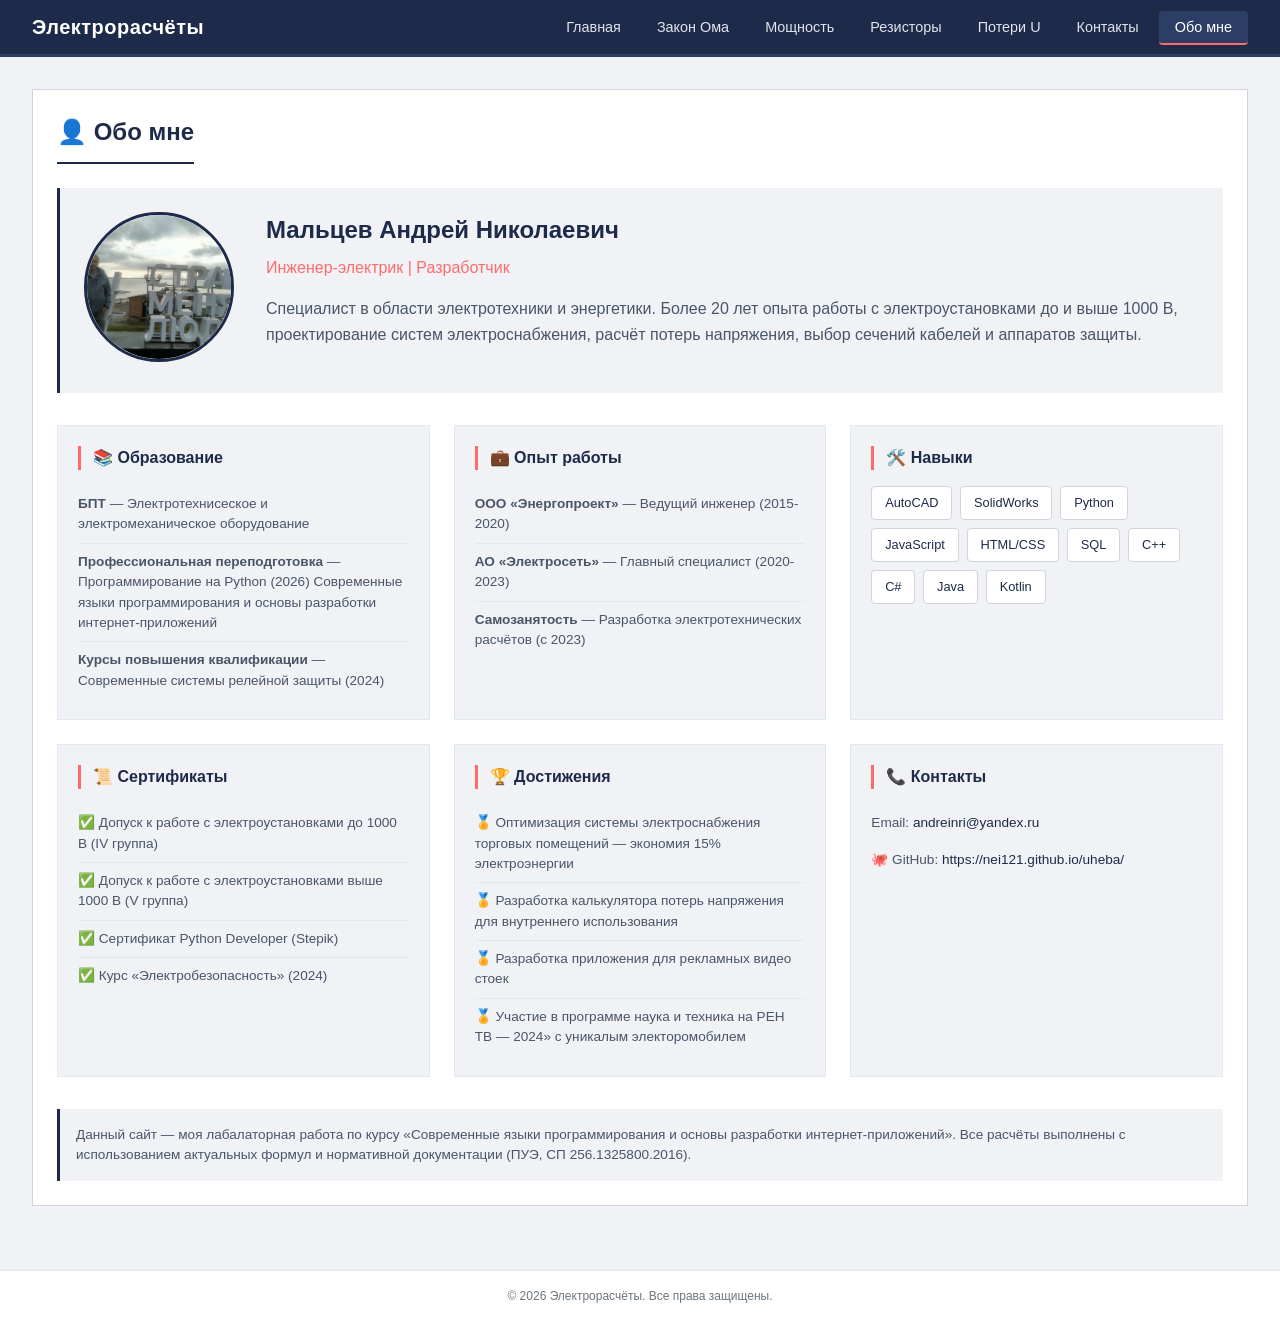
==== about.html @ 4afb54b3 "Add files via upload" ====
<!DOCTYPE html>
<html lang="ru">
<head>
    <meta charset="UTF-8">
    <meta name="viewport" content="width=device-width, initial-scale=1.0">
    <title>Обо мне </title>
    <link rel="stylesheet" href="style.css">
</head>
<body>
    <header>
        <nav>
            <div class="logo">Электрорасчёты</div>
            <ul class="nav-links">
                <li><a href="index.html">Главная</a></li>
                <li><a href="ohm.html">Закон Ома</a></li>
                <li><a href="power.html">Мощность</a></li>
                <li><a href="resistor.html">Резисторы</a></li>
                <li><a href="voltage-loss.html">Потери U</a></li>
                
                <li><a href="contact.html">Контакты</a></li>
                <li><a href="about.html" class="active">Обо мне</a></li>
            </ul>
        </nav>
    </header>

    <main>
        <section class="about-section">
            <h1>👤 Обо мне</h1>
            
            <div class="about-card">
                 <div class="about-avatar">
                    <!-- ВСТАВЬТЕ ВАШЕ ИЗОБРАЖЕНИЕ -->
                    <img src="avatar.jpg" alt="Фото профиля" class="avatar-img" onerror="this.src='https://via.placeholder.com/150x150?text=Фото'">
                </div>
                
                <div class="about-info">
                    <h2>Мальцев Андрей Николаевич</h2>
                    <p class="position">Инженер-электрик | Разработчик</p>
                    <p class="description">
                        Специалист в области электротехники и энергетики. 
                        Более 20 лет опыта работы с электроустановками до и выше 1000 В, 
                        проектирование систем электроснабжения, расчёт потерь напряжения, 
                        выбор сечений кабелей и аппаратов защиты.
                    </p>
                </div>
            </div>

            <div class="about-details">
                <div class="detail-card">
                    <h3>📚 Образование</h3>
                    <ul>
                        <li><strong>БПТ</strong> — Электротехнисеское и электромеханическое оборудование</li>
                        <li><strong>Профессиональная переподготовка</strong> — Программирование на Python (2026) Современные языки программирования и основы разработки интернет-приложений </li>
                        <li><strong>Курсы повышения квалификации</strong> — Современные системы релейной защиты (2024)</li>
                    </ul>
                </div>

                <div class="detail-card">
                    <h3>💼 Опыт работы</h3>
                    <ul>
                        <li><strong>ООО «Энергопроект»</strong> — Ведущий инженер (2015-2020)</li>
                        <li><strong>АО «Электросеть»</strong> — Главный специалист (2020-2023)</li>
                        <li><strong>Самозанятость</strong> — Разработка электротехнических расчётов (с 2023)</li>
                    </ul>
                </div>

                <div class="detail-card">
                    <h3>🛠️ Навыки</h3>
                    <div class="skills">
                        <span class="skill-tag">AutoCAD</span>
                        <span class="skill-tag">SolidWorks</span>
                        <span class="skill-tag">Python</span>
                        <span class="skill-tag">JavaScript</span>
                        <span class="skill-tag">HTML/CSS</span>
                        <span class="skill-tag">SQL</span>
                        <span class="skill-tag">С++ </span>
                        <span class="skill-tag">С#</span>
                        <span class="skill-tag">Java</span>
                        <span class="skill-tag">Kotlin</span>

                    </div>
                </div>

                <div class="detail-card">
                    <h3>📜 Сертификаты</h3>
                    <ul>
                        <li>✅ Допуск к работе с электроустановками до 1000 В (IV группа)</li>
                        <li>✅ Допуск к работе с электроустановками выше 1000 В (V группа)</li>
                        <li>✅ Сертификат Python Developer (Stepik)</li>
                        <li>✅ Курс «Электробезопасность» (2024)</li>
                    </ul>
                </div>

                <div class="detail-card">
                    <h3>🏆 Достижения</h3>
                    <ul>
                        <li>🏅 Оптимизация системы электроснабжения торговых помещений — экономия 15% электроэнергии</li>
                        <li>🏅 Разработка калькулятора потерь напряжения для внутреннего использования</li>
                          <li>🏅 Разработка приложения для рекламных видео стоек</li>
                        <li>🏅 Участие в программе наука и техника на РЕН ТВ — 2024» с уникалым электоромобилем  </li>
                    </ul>
                </div>

                <div class="detail-card">
                    <h3>📞 Контакты</h3>
                    <ul class="contact-links">
                        <li> Email: <a href="mailto:andreinri@yandex.ru">andreinri@yandex.ru</a></li>
                
                        <li>🐙 GitHub: <a href="#">https://nei121.github.io/uheba/</a></li>
                    </ul>
                </div>
            </div>

            <div class="about-note">
                <p> Данный сайт — моя лабалаторная работа по курсу «Современные языки программирования и основы разработки интернет-приложений». 
                Все расчёты выполнены с использованием актуальных формул и нормативной документации 
                (ПУЭ, СП 256.1325800.2016).</p>
            </div>
        </section>
    </main>

    <footer>
        <p>© 2026 Электрорасчёты. Все права защищены.</p>
    </footer>

    <script src="script.js"></script>
</body>
</html>
---- style.css ----
* {
    margin: 0;
    padding: 0;
    box-sizing: border-box;
}

body {
    font-family: 'Segoe UI', 'Roboto', 'Arial', sans-serif;
    background: #f0f2f5;
    color: #1a1a2e;
    line-height: 1.5;
}

/* ===== HEADER & NAVIGATION ===== */
header {
    background: #1e2a4a;
    border-bottom: 3px solid #2c3e66;
    position: sticky;
    top: 0;
    z-index: 100;
}

nav {
    max-width: 1280px;
    margin: 0 auto;
    padding: 0.75rem 2rem;
    display: flex;
    justify-content: space-between;
    align-items: center;
    flex-wrap: wrap;
    gap: 1rem;
}

.logo {
    font-size: 1.25rem;
    font-weight: 600;
    color: #ffffff;
    letter-spacing: 0.5px;
}

.nav-links {
    display: flex;
    list-style: none;
    gap: 0.25rem;
    flex-wrap: wrap;
}

.nav-links a {
    color: #e0e4ec;
    text-decoration: none;
    padding: 0.5rem 1rem;
    font-size: 0.9rem;
    font-weight: 500;
    transition: none;
    border-radius: 4px;
}

.nav-links a:hover {
    background: #2c3e66;
    color: #ffffff;
}

.nav-links a.active {
    background: #2c3e66;
    color: #ffffff;
    border-bottom: 2px solid #ff6b6b;
}

/* ===== MAIN ===== */
main {
    max-width: 1280px;
    margin: 0 auto;
    padding: 2rem;
    min-height: calc(100vh - 140px);
}

/* ===== HERO SECTION ===== */
.hero {
    background: #ffffff;
    padding: 2rem;
    margin-bottom: 2rem;
    border: 1px solid #d0d5dd;
    box-shadow: none;
}

.hero h1 {
    font-size: 1.75rem;
    font-weight: 600;
    margin-bottom: 0.75rem;
    color: #1e2a4a;
}

.hero p {
    font-size: 1rem;
    color: #4a5568;
}

/* ===== CARDS ===== */
.cards {
    display: grid;
    grid-template-columns: repeat(auto-fit, minmax(280px, 1fr));
    gap: 1.5rem;
}

.card {
    background: #ffffff;
    border: 1px solid #d0d5dd;
    padding: 1.5rem;
    transition: none;
}

.card:hover {
    border-color: #1e2a4a;
}

.card h2 {
    font-size: 1.25rem;
    font-weight: 600;
    margin-bottom: 0.75rem;
    color: #1e2a4a;
}

.card p {
    margin-bottom: 1.25rem;
    color: #4a5568;
    font-size: 0.9rem;
}

.btn {
    display: inline-block;
    background: #1e2a4a;
    color: #ffffff;
    padding: 0.6rem 1.25rem;
    text-decoration: none;
    font-size: 0.85rem;
    font-weight: 500;
    border: none;
    cursor: pointer;
}

.btn:hover {
    background: #2c3e66;
}

/* ===== CALCULATOR SECTION ===== */
.calculator-section,
.contact-section {
    background: #ffffff;
    border: 1px solid #d0d5dd;
    padding: 1.5rem;
}

.calculator-section h1,
.contact-section h1 {
    font-size: 1.5rem;
    font-weight: 600;
    margin-bottom: 0.5rem;
    color: #1e2a4a;
    border-bottom: 2px solid #1e2a4a;
    padding-bottom: 0.75rem;
    display: inline-block;
}

.formula {
    font-family: 'Courier New', monospace;
    font-size: 1.1rem;
    background: #f0f2f5;
    padding: 0.5rem 1rem;
    margin: 1rem 0;
    border-left: 3px solid #1e2a4a;
    color: #1a1a2e;
}

.calculator-card {
    background: #ffffff;
    border: 1px solid #d0d5dd;
    padding: 1.5rem;
    margin-top: 1rem;
}

.calculator-card h3 {
    font-size: 1.1rem;
    font-weight: 600;
    margin-bottom: 1rem;
    color: #1e2a4a;
}

/* ===== FORM ELEMENTS ===== */
label {
    display: block;
    margin: 0.75rem 0 0.25rem;
    font-size: 0.85rem;
    font-weight: 500;
    color: #1e2a4a;
}

input, select, textarea {
    width: 100%;
    padding: 0.6rem;
    border: 1px solid #cbd5e1;
    background: #ffffff;
    color: #1a1a2e;
    font-size: 0.9rem;
    font-family: inherit;
}

input:focus, select:focus, textarea:focus {
    outline: none;
    border-color: #1e2a4a;
}

input[readonly] {
    background: #f0f2f5;
    border-color: #e2e8f0;
}

button {
    cursor: pointer;
}

.btn-calc {
    background: #1e2a4a;
    color: #ffffff;
    border: none;
    padding: 0.7rem 1.5rem;
    font-size: 0.9rem;
    font-weight: 500;
    width: 100%;
    margin-top: 1rem;
}

.btn-calc:hover {
    background: #2c3e66;
}

.result {
    margin-top: 1rem;
    padding: 0.75rem;
    background: #f0f2f5;
    font-size: 1rem;
    font-weight: 500;
    color: #1e2a4a;
    text-align: center;
    border-left: 3px solid #1e2a4a;
}

/* ===== CALCULATOR TYPE BUTTONS ===== */
.calc-type,
.formula-select {
    display: flex;
    gap: 0.5rem;
    justify-content: flex-start;
    margin-bottom: 1.5rem;
    flex-wrap: wrap;
    border-bottom: 1px solid #e2e8f0;
    padding-bottom: 1rem;
}

.calc-btn,
.formula-btn {
    background: #f0f2f5;
    border: 1px solid #cbd5e1;
    padding: 0.5rem 1rem;
    font-size: 0.85rem;
    color: #1e2a4a;
    cursor: pointer;
    font-weight: 500;
}

.calc-btn.active,
.formula-btn.active {
    background: #1e2a4a;
    border-color: #1e2a4a;
    color: #ffffff;
}

.calc-btn:hover,
.formula-btn:hover {
    background: #e2e8f0;
}

.hidden {
    display: none;
}

/* ===== RESISTOR BANDS ===== */
.resistor-bands {
    display: grid;
    grid-template-columns: repeat(2, 1fr);
    gap: 1rem;
    margin-bottom: 1rem;
}

.band-select {
    text-align: left;
}

/* ===== CONTACT SECTION ===== */
.contact-cards {
    display: grid;
    grid-template-columns: repeat(auto-fit, minmax(200px, 1fr));
    gap: 1rem;
    margin-bottom: 1.5rem;
}

.contact-card {
    background: #f0f2f5;
    padding: 1rem;
    border: 1px solid #e2e8f0;
}

.contact-card h3 {
    font-size: 0.9rem;
    font-weight: 600;
    margin-bottom: 0.5rem;
    color: #1e2a4a;
}

.contact-card p {
    font-size: 0.85rem;
    color: #4a5568;
}

.feedback-form {
    background: #f0f2f5;
    padding: 1.5rem;
    border: 1px solid #e2e8f0;
}

.feedback-form h3 {
    font-size: 1rem;
    font-weight: 600;
    margin-bottom: 1rem;
    color: #1e2a4a;
}

/* ===== INFO NOTE ===== */
.info-note {
    margin-top: 1rem;
    padding: 0.75rem;
    background: #f0f2f5;
    border-left: 3px solid #1e2a4a;
}

.info-note h4 {
    font-size: 0.85rem;
    font-weight: 600;
    margin-bottom: 0.5rem;
    color: #1e2a4a;
}

.info-note p {
    font-size: 0.8rem;
    color: #4a5568;
    margin-bottom: 0.25rem;
}

/* ===== FOOTER ===== */
footer {
    text-align: center;
    padding: 1rem;
    background: #ffffff;
    border-top: 1px solid #e2e8f0;
    margin-top: 2rem;
    font-size: 0.75rem;
    color: #6c757d;
}

/* ===== RESPONSIVE ===== */
@media (max-width: 768px) {
    nav {
        flex-direction: column;
        text-align: center;
    }
    
    .nav-links {
        justify-content: center;
    }
    
    main {
        padding: 1rem;
    }
    
    .hero h1 {
        font-size: 1.4rem;
    }
    
    .cards {
        grid-template-columns: 1fr;
    }
    
    .resistor-bands {
        grid-template-columns: 1fr;
    }
    
    .calc-type,
    .formula-select {
        gap: 0.25rem;
    }
    
    .calc-btn,
    .formula-btn {
        padding: 0.4rem 0.75rem;
        font-size: 0.75rem;
    }
}
/* ===== СТРАНИЦА: ОБО МНЕ ===== */
.about-section {
    background: #ffffff;
    border: 1px solid #d0d5dd;
    padding: 1.5rem;
}

.about-section h1 {
    font-size: 1.5rem;
    font-weight: 600;
    margin-bottom: 1.5rem;
    color: #1e2a4a;
    border-bottom: 2px solid #1e2a4a;
    padding-bottom: 0.75rem;
    display: inline-block;
}

.about-card {
    display: flex;
    gap: 2rem;
    margin-bottom: 2rem;
    flex-wrap: wrap;
    background: #f0f2f5;
    padding: 1.5rem;
    border-left: 3px solid #1e2a4a;
}

.about-avatar {
    flex-shrink: 0;
}

.avatar-placeholder {
    width: 150px;
    height: 150px;
    background: #1e2a4a;
    border-radius: 50%;
    display: flex;
    align-items: center;
    justify-content: center;
    font-size: 4rem;
    color: #ffffff;
}

.about-info {
    flex: 1;
}

.about-info h2 {
    font-size: 1.5rem;
    font-weight: 600;
    color: #1e2a4a;
    margin-bottom: 0.5rem;
}

.about-info .position {
    color: #ff6b6b;
    font-weight: 500;
    margin-bottom: 1rem;
}

.about-info .description {
    color: #4a5568;
    line-height: 1.6;
}

.about-details {
    display: grid;
    grid-template-columns: repeat(auto-fit, minmax(320px, 1fr));
    gap: 1.5rem;
    margin-top: 1rem;
}

.detail-card {
    background: #f0f2f5;
    padding: 1.25rem;
    border: 1px solid #e2e8f0;
}

.detail-card h3 {
    font-size: 1rem;
    font-weight: 600;
    margin-bottom: 1rem;
    color: #1e2a4a;
    border-left: 3px solid #ff6b6b;
    padding-left: 0.75rem;
}

.detail-card ul {
    list-style: none;
    padding-left: 0;
}

.detail-card li {
    padding: 0.5rem 0;
    color: #4a5568;
    font-size: 0.85rem;
    border-bottom: 1px solid #e2e8f0;
}

.detail-card li:last-child {
    border-bottom: none;
}

.detail-card ul.contact-links li {
    border-bottom: none;
}

.detail-card a {
    color: #1e2a4a;
    text-decoration: none;
}

.detail-card a:hover {
    color: #ff6b6b;
}

.skills {
    display: flex;
    flex-wrap: wrap;
    gap: 0.5rem;
}

.skill-tag {
    background: #ffffff;
    border: 1px solid #d0d5dd;
    padding: 0.4rem 0.8rem;
    font-size: 0.8rem;
    color: #1e2a4a;
    border-radius: 4px;
}

.about-note {
    margin-top: 2rem;
    padding: 1rem;
    background: #f0f2f5;
    border-left: 3px solid #1e2a4a;
    font-size: 0.85rem;
    color: #4a5568;
}

/* ===== АДАПТИВ ДЛЯ СТРАНИЦЫ ОБО МНЕ ===== */
@media (max-width: 768px) {
    .about-card {
        flex-direction: column;
        align-items: center;
        text-align: center;
    }
    
    .about-info h2 {
        font-size: 1.3rem;
    }
    
    .avatar-placeholder {
        width: 120px;
        height: 120px;
        font-size: 3rem;
    }
    
    .about-details {
        grid-template-columns: 1fr;
    }
}
/* Стиль для изображения */
.avatar-img {
    width: 150px;
    height: 150px;
    border-radius: 50%;
    object-fit: cover;
    border: 3px solid #1e2a4a;
    background: #ffffff;
}

/* Если нужно использовать плейсхолдер */
.avatar-placeholder {
    width: 150px;
    height: 150px;
    background: #1e2a4a;
    border-radius: 50%;
    display: flex;
    align-items: center;
    justify-content: center;
    font-size: 4rem;
    color: #ffffff;
}
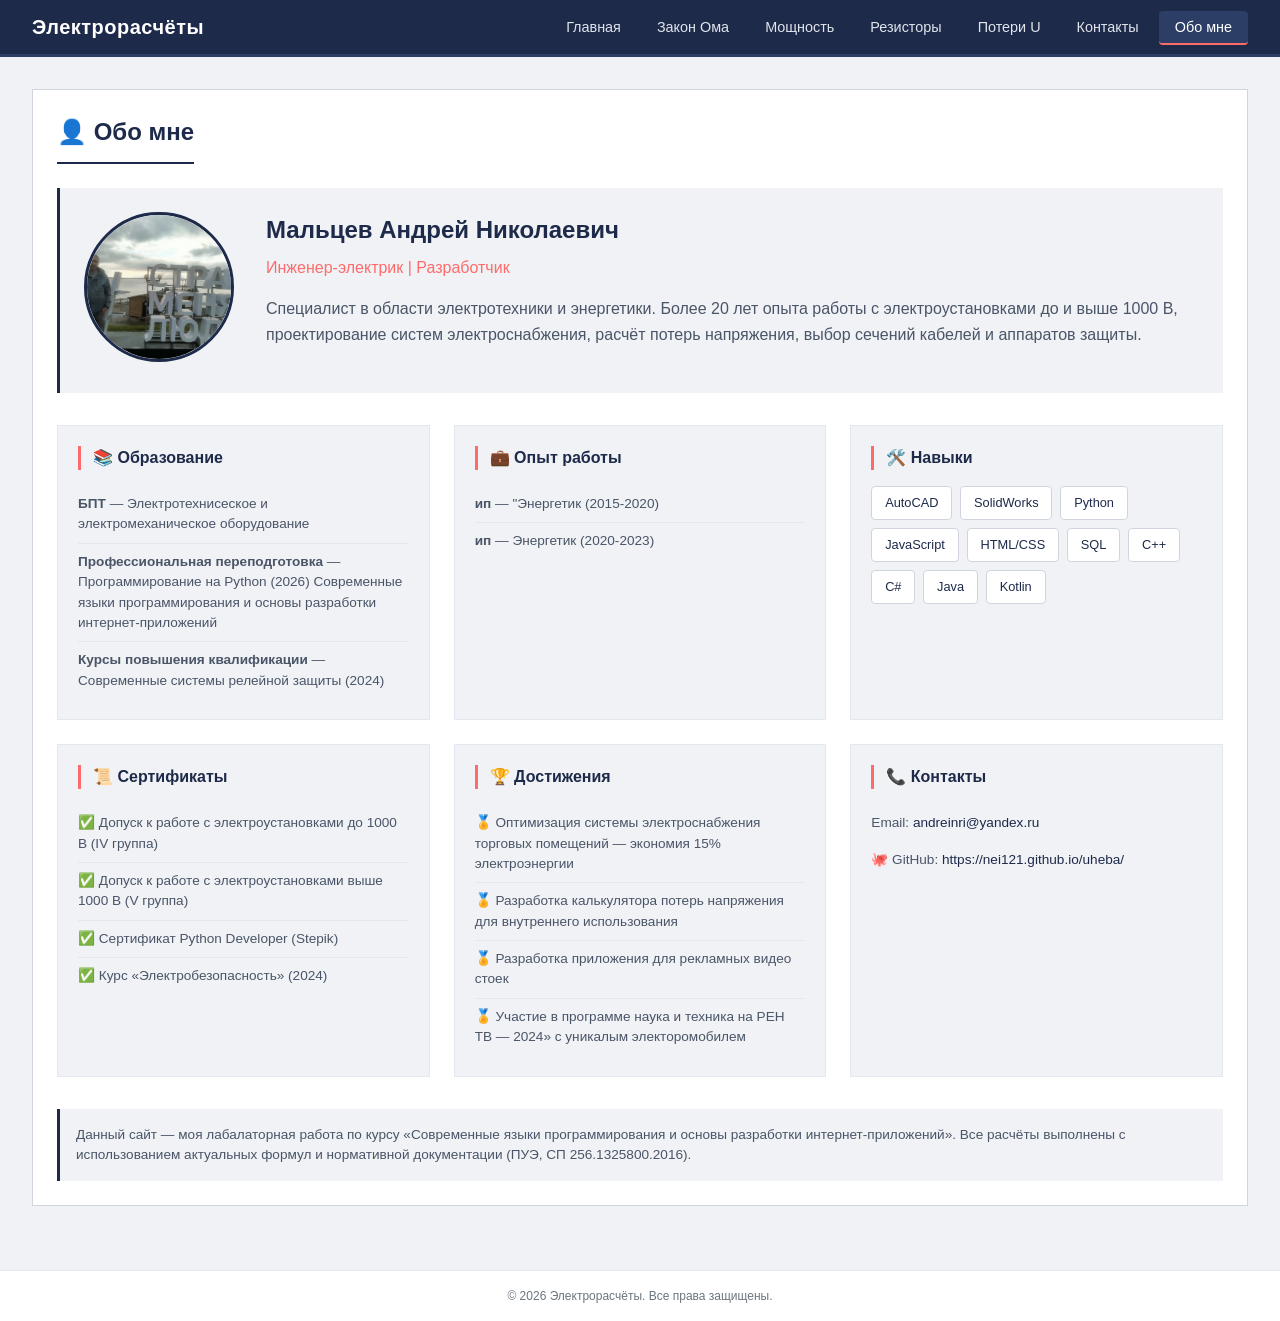
==== commit 8eea218d: "Update about.html" ====
--- a/about.html
+++ b/about.html
@@ -18,7 +18,7 @@
                 <li><a href="voltage-loss.html">Потери U</a></li>
                 
                 <li><a href="contact.html">Контакты</a></li>
-                <li><a href="about.html" class="active">Обо мне</a></li>
+                <li><a href="about.html"  >Обо мне</a></li>
             </ul>
         </nav>
     </header>
@@ -58,9 +58,8 @@
                 <div class="detail-card">
                     <h3>💼 Опыт работы</h3>
                     <ul>
-                        <li><strong>ООО «Энергопроект»</strong> — Ведущий инженер (2015-2020)</li>
-                        <li><strong>АО «Электросеть»</strong> — Главный специалист (2020-2023)</li>
-                        <li><strong>Самозанятость</strong> — Разработка электротехнических расчётов (с 2023)</li>
+                        <li><strong>ип </strong> — "Энергетик (2015-2020)</li>
+                        <li><strong>ип </strong> — Энергетик (2020-2023)</li>
                     </ul>
                 </div>
 
@@ -125,4 +124,4 @@
 
     <script src="script.js"></script>
 </body>
-</html>+</html>
--- a/style.css
+++ b/style.css
@@ -576,15 +576,4 @@
     background: #ffffff;
 }
 
-/* Если нужно использовать плейсхолдер */
-.avatar-placeholder {
-    width: 150px;
-    height: 150px;
-    background: #1e2a4a;
-    border-radius: 50%;
-    display: flex;
-    align-items: center;
-    justify-content: center;
-    font-size: 4rem;
-    color: #ffffff;
-}+ 
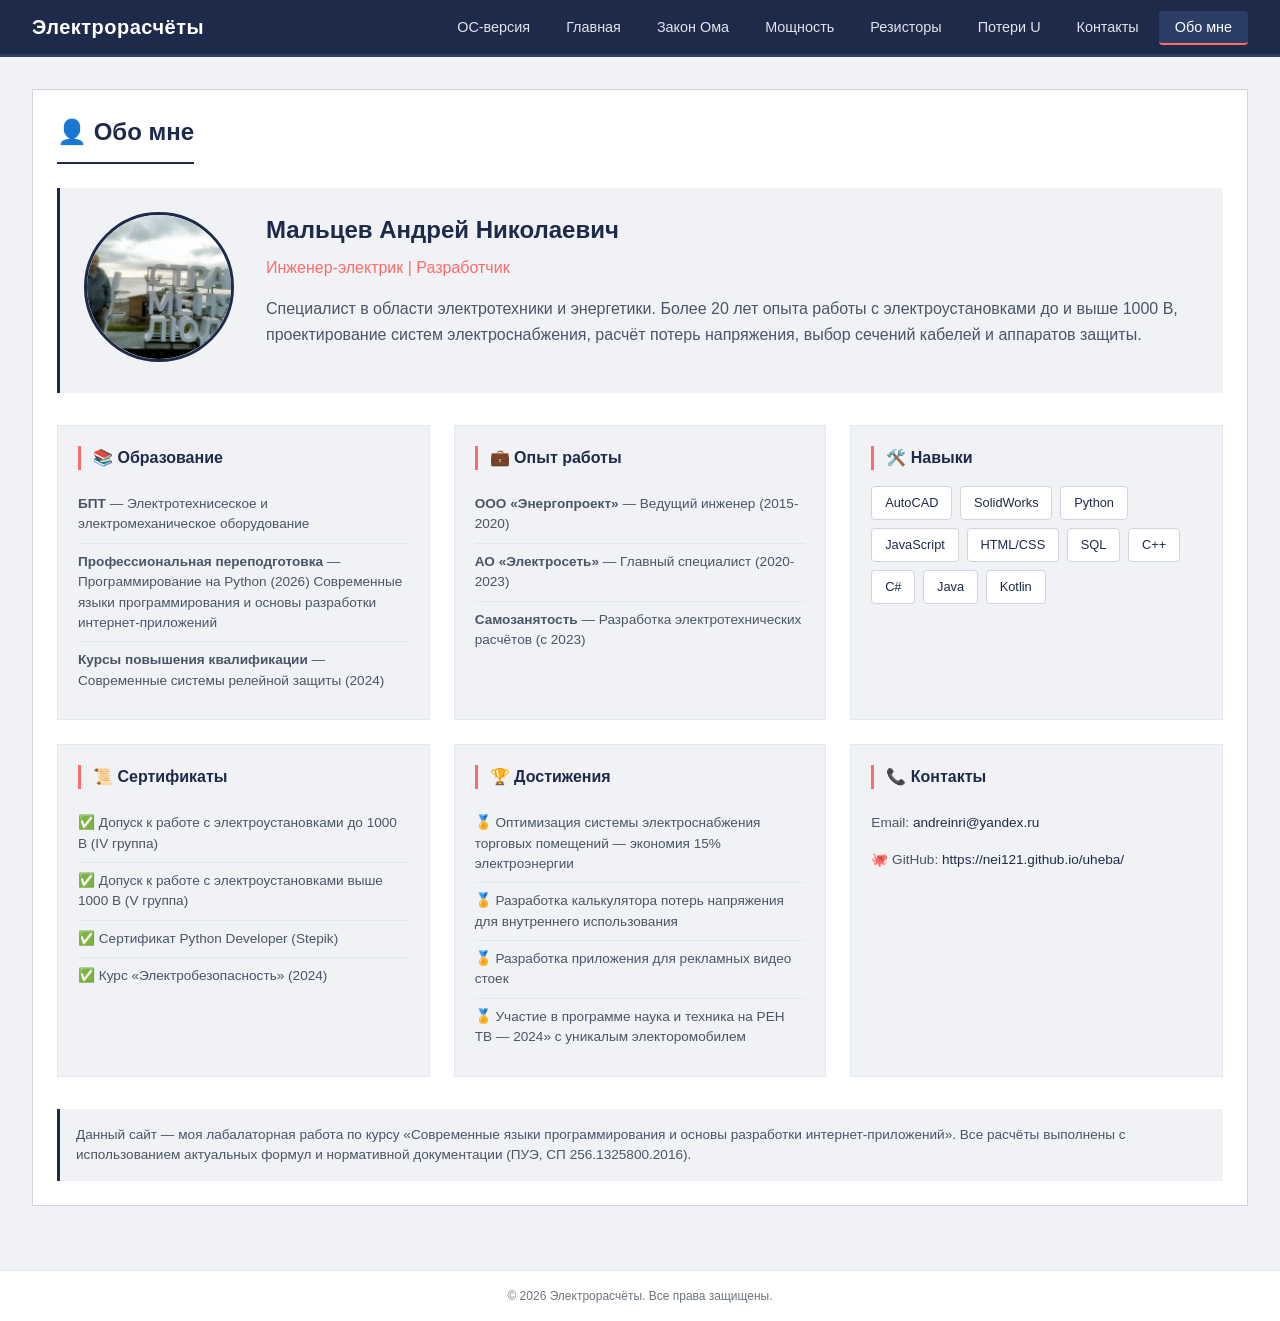
==== commit 97abb6d9: "Add files via upload" ====
--- a/about.html
+++ b/about.html
@@ -11,6 +11,7 @@
         <nav>
             <div class="logo">Электрорасчёты</div>
             <ul class="nav-links">
+                <li><a href="login.html">ОС-версия</a></li>
                 <li><a href="index.html">Главная</a></li>
                 <li><a href="ohm.html">Закон Ома</a></li>
                 <li><a href="power.html">Мощность</a></li>
@@ -18,7 +19,7 @@
                 <li><a href="voltage-loss.html">Потери U</a></li>
                 
                 <li><a href="contact.html">Контакты</a></li>
-                <li><a href="about.html"  >Обо мне</a></li>
+                <li><a href="about.html" >Обо мне</a></li>
             </ul>
         </nav>
     </header>
@@ -29,7 +30,7 @@
             
             <div class="about-card">
                  <div class="about-avatar">
-                    <!-- ВСТАВЬТЕ ВАШЕ ИЗОБРАЖЕНИЕ -->
+                    
                     <img src="avatar.jpg" alt="Фото профиля" class="avatar-img" onerror="this.src='https://via.placeholder.com/150x150?text=Фото'">
                 </div>
                 
@@ -58,8 +59,9 @@
                 <div class="detail-card">
                     <h3>💼 Опыт работы</h3>
                     <ul>
-                        <li><strong>ип </strong> — "Энергетик (2015-2020)</li>
-                        <li><strong>ип </strong> — Энергетик (2020-2023)</li>
+                        <li><strong>ООО «Энергопроект»</strong> — Ведущий инженер (2015-2020)</li>
+                        <li><strong>АО «Электросеть»</strong> — Главный специалист (2020-2023)</li>
+                        <li><strong>Самозанятость</strong> — Разработка электротехнических расчётов (с 2023)</li>
                     </ul>
                 </div>
 
@@ -124,4 +126,4 @@
 
     <script src="script.js"></script>
 </body>
-</html>
+</html>
--- a/style.css
+++ b/style.css
@@ -576,4 +576,4 @@
     background: #ffffff;
 }
 
- 
+ 
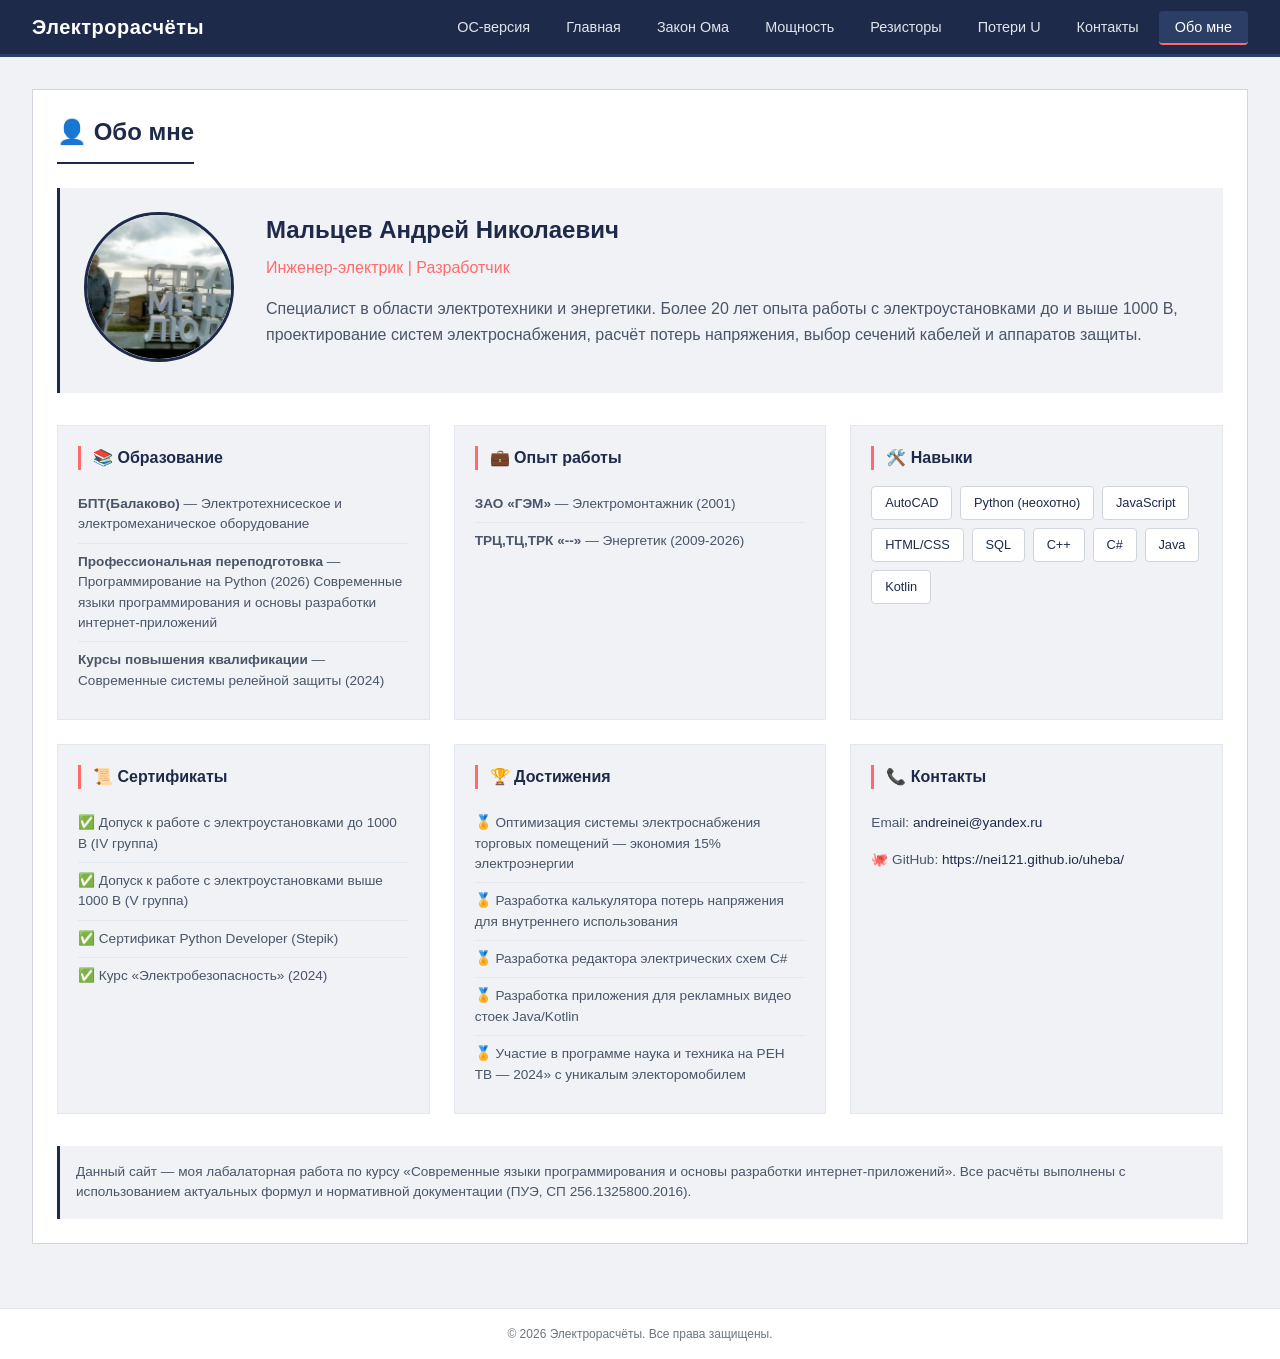
==== commit 2c808afb: "Add files via upload" ====
--- a/about.html
+++ b/about.html
@@ -50,7 +50,7 @@
                 <div class="detail-card">
                     <h3>📚 Образование</h3>
                     <ul>
-                        <li><strong>БПТ</strong> — Электротехнисеское и электромеханическое оборудование</li>
+                        <li><strong>БПТ(Балаково)</strong> — Электротехнисеское и электромеханическое оборудование</li>
                         <li><strong>Профессиональная переподготовка</strong> — Программирование на Python (2026) Современные языки программирования и основы разработки интернет-приложений </li>
                         <li><strong>Курсы повышения квалификации</strong> — Современные системы релейной защиты (2024)</li>
                     </ul>
@@ -59,9 +59,8 @@
                 <div class="detail-card">
                     <h3>💼 Опыт работы</h3>
                     <ul>
-                        <li><strong>ООО «Энергопроект»</strong> — Ведущий инженер (2015-2020)</li>
-                        <li><strong>АО «Электросеть»</strong> — Главный специалист (2020-2023)</li>
-                        <li><strong>Самозанятость</strong> — Разработка электротехнических расчётов (с 2023)</li>
+                        <li><strong>ЗАО «ГЭМ»</strong> — Электромонтажник (2001)</li>
+                        <li><strong>ТРЦ,TЦ,ТРК «--»</strong> — Энергетик (2009-2026)</li>
                     </ul>
                 </div>
 
@@ -69,8 +68,7 @@
                     <h3>🛠️ Навыки</h3>
                     <div class="skills">
                         <span class="skill-tag">AutoCAD</span>
-                        <span class="skill-tag">SolidWorks</span>
-                        <span class="skill-tag">Python</span>
+                        <span class="skill-tag">Python (неохотно) </span>
                         <span class="skill-tag">JavaScript</span>
                         <span class="skill-tag">HTML/CSS</span>
                         <span class="skill-tag">SQL</span>
@@ -97,7 +95,8 @@
                     <ul>
                         <li>🏅 Оптимизация системы электроснабжения торговых помещений — экономия 15% электроэнергии</li>
                         <li>🏅 Разработка калькулятора потерь напряжения для внутреннего использования</li>
-                          <li>🏅 Разработка приложения для рекламных видео стоек</li>
+                        <li>🏅 Разработка редактора электрических схем С#</li>
+                        <li>🏅 Разработка приложения для рекламных видео стоек Java/Kotlin</li>
                         <li>🏅 Участие в программе наука и техника на РЕН ТВ — 2024» с уникалым электоромобилем  </li>
                     </ul>
                 </div>
@@ -105,7 +104,7 @@
                 <div class="detail-card">
                     <h3>📞 Контакты</h3>
                     <ul class="contact-links">
-                        <li> Email: <a href="mailto:andreinri@yandex.ru">andreinri@yandex.ru</a></li>
+                        <li> Email: <a href="mailto:andreinei@yandex.ru">andreinei@yandex.ru</a></li>
                 
                         <li>🐙 GitHub: <a href="#">https://nei121.github.io/uheba/</a></li>
                     </ul>
